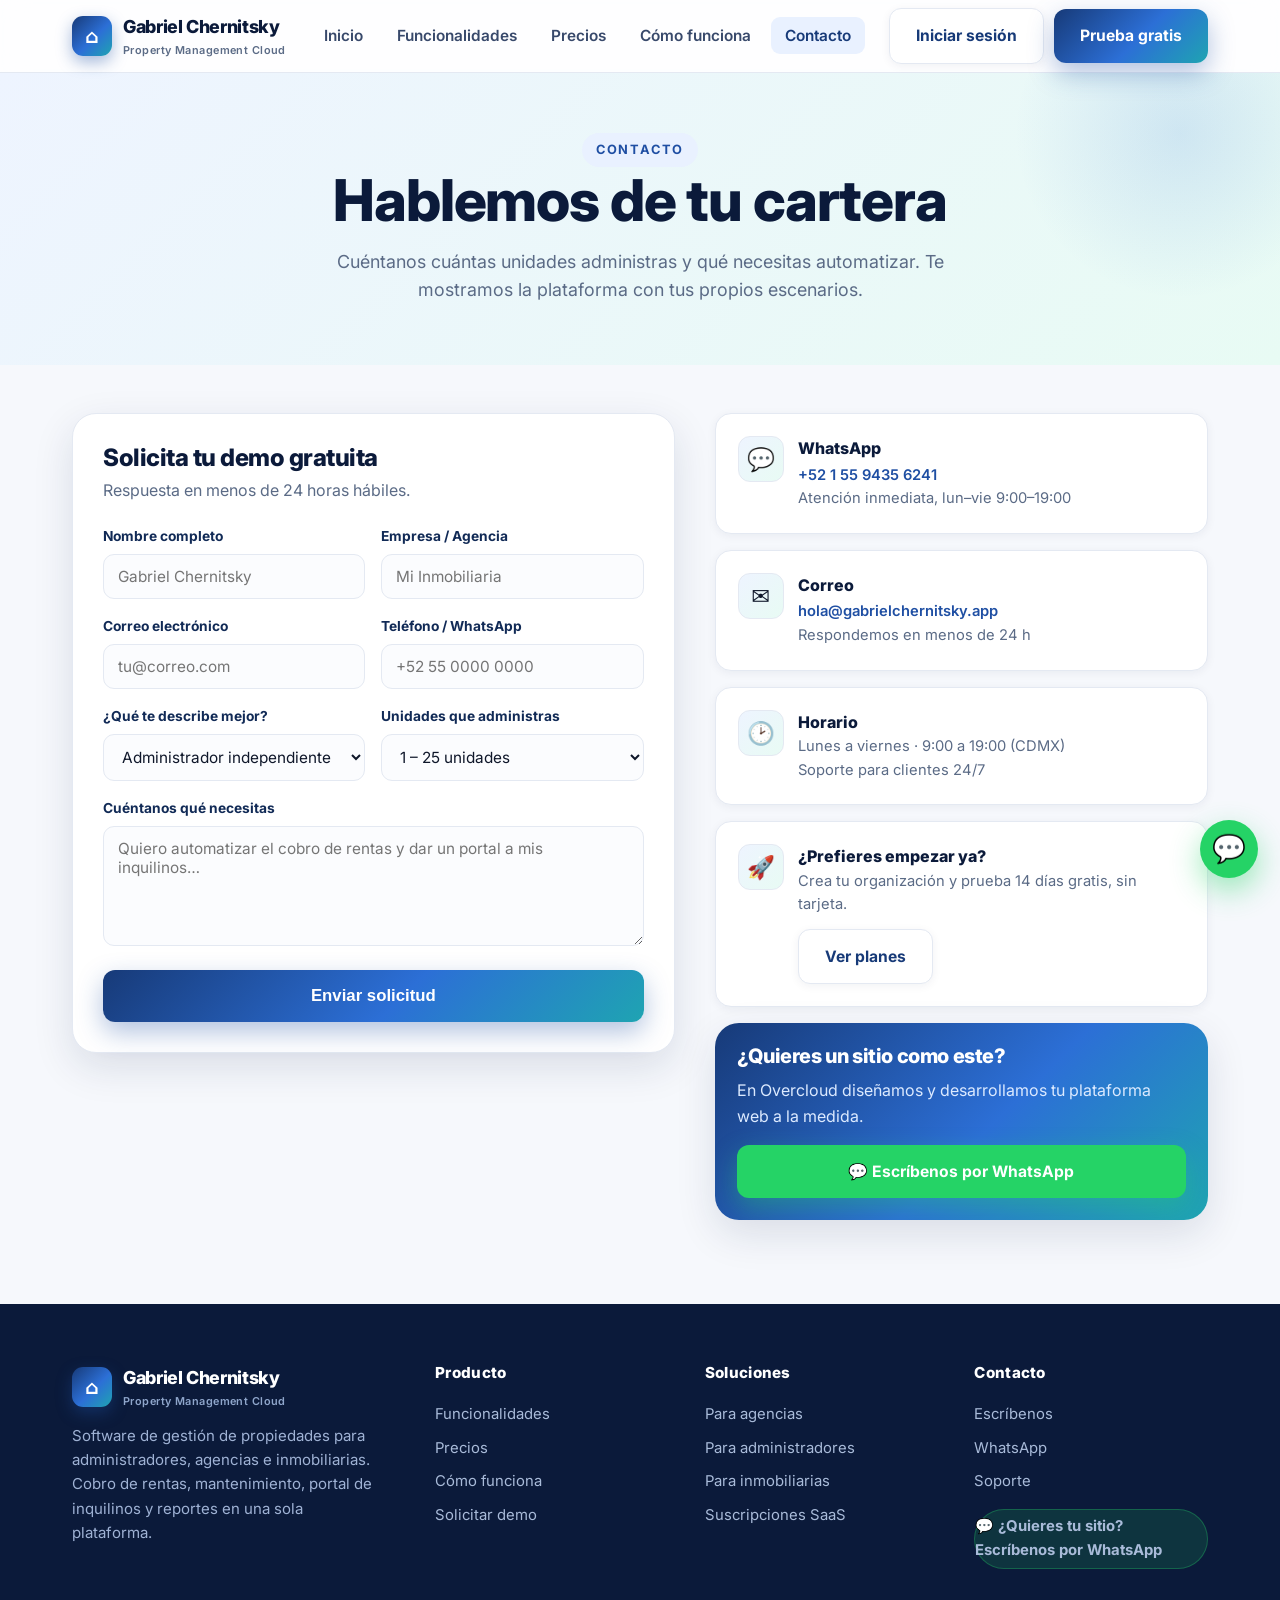
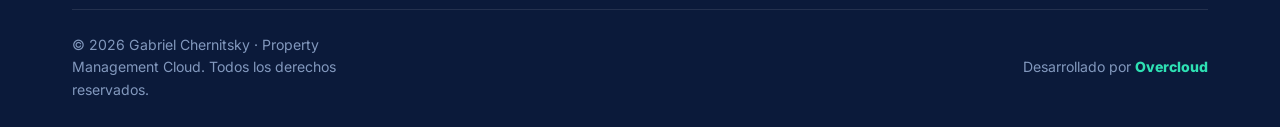
==== contacto.html @ b61ee00a "build" ====
<!DOCTYPE html>
<html lang="es">
<head>
<meta charset="UTF-8">
<meta name="viewport" content="width=device-width, initial-scale=1.0">
<title>Contacto y demo — Gabriel Chernitsky | Gestión de propiedades</title>
<meta name="description" content="Agenda una demo o solicita tu prueba gratuita. Escríbenos y un especialista te contactará en menos de 24 horas.">
<link rel="preconnect" href="https://fonts.googleapis.com">
<link rel="preconnect" href="https://fonts.gstatic.com" crossorigin>
<link href="https://fonts.googleapis.com/css2?family=Inter:wght@400;500;600;700;800&display=swap" rel="stylesheet">
<link rel="stylesheet" href="styles.css">
<link rel="icon" href="data:image/svg+xml,%3Csvg xmlns='http://www.w3.org/2000/svg' viewBox='0 0 64 64'%3E%3Crect width='64' height='64' rx='14' fill='%232c6fd6'/%3E%3Ctext x='50%25' y='54%25' font-size='38' text-anchor='middle' dominant-baseline='middle' font-family='Arial' fill='white'%3E%E2%8C%82%3C/text%3E%3C/svg%3E">
</head>
<body>

<header class="header">
  <div class="container">
    <nav class="nav">
      <a class="brand" href="index.html"><span class="brand-mark">⌂</span><span>Gabriel Chernitsky<small>Property Management Cloud</small></span></a>
      <ul class="nav-links">
        <li><a href="index.html">Inicio</a></li>
        <li><a href="funcionalidades.html">Funcionalidades</a></li>
        <li><a href="precios.html">Precios</a></li>
        <li><a href="index.html#como-funciona">Cómo funciona</a></li>
        <li><a href="contacto.html" class="active">Contacto</a></li>
      </ul>
      <div class="nav-cta">
        <a class="btn btn-ghost" href="contacto.html">Iniciar sesión</a>
        <a class="btn btn-primary" href="precios.html">Prueba gratis</a>
      </div>
      <button class="nav-toggle" aria-label="Menú"><span></span><span></span><span></span></button>
    </nav>
  </div>
</header>

<section class="pagehero">
  <div class="container">
    <span class="eyebrow">Contacto</span>
    <h1>Hablemos de tu cartera</h1>
    <p>Cuéntanos cuántas unidades administras y qué necesitas automatizar. Te mostramos la plataforma con tus propios escenarios.</p>
  </div>
</section>

<section class="section" style="padding-top:48px">
  <div class="container">
    <div class="contact-grid">
      <!-- Form -->
      <form class="form reveal" id="contact-form">
        <h2 style="font-size:1.5rem; margin-bottom:6px">Solicita tu demo gratuita</h2>
        <p style="margin-bottom:22px">Respuesta en menos de 24 horas hábiles.</p>
        <div class="form-row">
          <div class="field"><label for="nombre">Nombre completo</label><input id="nombre" name="nombre" type="text" placeholder="Gabriel Chernitsky" required></div>
          <div class="field"><label for="empresa">Empresa / Agencia</label><input id="empresa" name="empresa" type="text" placeholder="Mi Inmobiliaria"></div>
        </div>
        <div class="form-row">
          <div class="field"><label for="email">Correo electrónico</label><input id="email" name="email" type="email" placeholder="tu@correo.com" required></div>
          <div class="field"><label for="tel">Teléfono / WhatsApp</label><input id="tel" name="tel" type="tel" placeholder="+52 55 0000 0000"></div>
        </div>
        <div class="form-row">
          <div class="field"><label for="perfil">¿Qué te describe mejor?</label>
            <select id="perfil" name="perfil">
              <option>Administrador independiente</option>
              <option>Agencia inmobiliaria</option>
              <option>Inmobiliaria / desarrolladora</option>
              <option>Grupo con varias sucursales</option>
            </select>
          </div>
          <div class="field"><label for="unidades">Unidades que administras</label>
            <select id="unidades" name="unidades">
              <option>1 – 25 unidades</option>
              <option>26 – 150 unidades</option>
              <option>151 – 500 unidades</option>
              <option>Más de 500 unidades</option>
            </select>
          </div>
        </div>
        <div class="field"><label for="msg">Cuéntanos qué necesitas</label><textarea id="msg" name="mensaje" placeholder="Quiero automatizar el cobro de rentas y dar un portal a mis inquilinos…"></textarea></div>
        <button class="btn btn-primary btn-lg btn-block" type="submit">Enviar solicitud</button>
        <div class="form-msg" role="status"></div>
      </form>

      <!-- Info -->
      <div class="reveal">
        <div class="info-card"><div class="ic">💬</div><div><div class="t">WhatsApp</div><a class="s" href="https://wa.me/5215594356241" target="_blank" rel="noopener">+52 1 55 9435 6241</a><div class="s">Atención inmediata, lun–vie 9:00–19:00</div></div></div>
        <div class="info-card"><div class="ic">✉️</div><div><div class="t">Correo</div><a class="s" href="mailto:hola@gabrielchernitsky.app">hola@gabrielchernitsky.app</a><div class="s">Respondemos en menos de 24 h</div></div></div>
        <div class="info-card"><div class="ic">🕑</div><div><div class="t">Horario</div><div class="s">Lunes a viernes · 9:00 a 19:00 (CDMX)</div><div class="s">Soporte para clientes 24/7</div></div></div>
        <div class="info-card"><div class="ic">🚀</div><div><div class="t">¿Prefieres empezar ya?</div><div class="s">Crea tu organización y prueba 14 días gratis, sin tarjeta.</div><a class="btn btn-ghost" style="margin-top:12px" href="precios.html">Ver planes</a></div></div>
        <div class="panel panel-grad" style="margin-top:4px">
          <h3 style="margin-bottom:10px">¿Quieres un sitio como este?</h3>
          <p style="color:#dceaff; margin-bottom:16px">En Overcloud diseñamos y desarrollamos tu plataforma web a la medida.</p>
          <a class="btn btn-wa btn-block" href="https://wa.me/5215594356241" target="_blank" rel="noopener">💬 Escríbenos por WhatsApp</a>
        </div>
      </div>
    </div>
  </div>
</section>

<footer class="footer">
  <div class="container">
    <div class="footer-top">
      <div>
        <a class="brand" href="index.html"><span class="brand-mark">⌂</span><span>Gabriel Chernitsky<small>Property Management Cloud</small></span></a>
        <p>Software de gestión de propiedades para administradores, agencias e inmobiliarias. Cobro de rentas, mantenimiento, portal de inquilinos y reportes en una sola plataforma.</p>
      </div>
      <div class="footer-col"><h4>Producto</h4><a href="funcionalidades.html">Funcionalidades</a><a href="precios.html">Precios</a><a href="index.html#como-funciona">Cómo funciona</a><a href="contacto.html">Solicitar demo</a></div>
      <div class="footer-col"><h4>Soluciones</h4><a href="funcionalidades.html">Para agencias</a><a href="funcionalidades.html">Para administradores</a><a href="funcionalidades.html">Para inmobiliarias</a><a href="precios.html">Suscripciones SaaS</a></div>
      <div class="footer-col"><h4>Contacto</h4><a href="contacto.html">Escríbenos</a><a href="https://wa.me/5215594356241" target="_blank" rel="noopener">WhatsApp</a><a href="contacto.html">Soporte</a><a class="footer-wa" href="https://wa.me/5215594356241" target="_blank" rel="noopener" style="margin-top:10px">💬 ¿Quieres tu sitio? Escríbenos por WhatsApp</a></div>
    </div>
    <div class="footer-bottom">
      <p>© <span data-year-now>2026</span> Gabriel Chernitsky · Property Management Cloud. Todos los derechos reservados.</p>
      <p>Desarrollado por <a class="oc" href="https://wa.me/5215594356241" target="_blank" rel="noopener">Overcloud</a></p>
    </div>
  </div>
</footer>

<a class="wa-float" href="https://wa.me/5215594356241" target="_blank" rel="noopener" aria-label="WhatsApp">💬</a>
<script src="main.js"></script>
</body>
</html>
---- styles.css ----
/* ===========================================================
   Gabriel Chernitsky — SaaS de Gestión de Propiedades
   Diseño por Overcloud
   =========================================================== */

:root {
  --brand-900: #0b1a3a;
  --brand-800: #112a56;
  --brand-700: #173a78;
  --brand-600: #1f4fa3;
  --brand-500: #2c6fd6;
  --brand-400: #4f93f0;
  --accent-500: #16c79a;
  --accent-400: #2ee0b3;
  --accent-600: #0fa07c;
  --gold: #f6c453;
  --ink: #0f172a;
  --muted: #5b6b86;
  --line: #e4e9f2;
  --bg: #f6f8fc;
  --white: #ffffff;
  --danger: #e2574c;
  --shadow-sm: 0 2px 10px rgba(15, 30, 70, .06);
  --shadow: 0 14px 40px rgba(15, 30, 70, .12);
  --shadow-lg: 0 30px 70px rgba(15, 30, 70, .20);
  --radius: 16px;
  --radius-lg: 24px;
  --grad-brand: linear-gradient(135deg, #173a78 0%, #2c6fd6 55%, #16c79a 130%);
  --grad-soft: linear-gradient(135deg, #eef4ff 0%, #e8fbf4 100%);
  --maxw: 1180px;
  --font: 'Inter', system-ui, -apple-system, 'Segoe UI', Roboto, Helvetica, Arial, sans-serif;
}

* { box-sizing: border-box; margin: 0; padding: 0; }
html { scroll-behavior: smooth; -webkit-text-size-adjust: 100%; }
body {
  font-family: var(--font);
  color: var(--ink);
  background: var(--bg);
  line-height: 1.6;
  overflow-x: hidden;
}
a { color: inherit; text-decoration: none; }
img { max-width: 100%; display: block; }
ul { list-style: none; }

.container { width: 100%; max-width: var(--maxw); margin: 0 auto; padding: 0 22px; }
.section { padding: 84px 0; }
.section--tight { padding: 56px 0; }

/* ---------- Typography ---------- */
h1, h2, h3, h4 { line-height: 1.15; letter-spacing: -.02em; font-weight: 800; color: var(--brand-900); }
h1 { font-size: clamp(2.1rem, 5vw, 3.6rem); }
h2 { font-size: clamp(1.7rem, 3.6vw, 2.6rem); }
h3 { font-size: 1.25rem; }
p { color: var(--muted); }
.lead { font-size: 1.18rem; color: #43547a; }

.eyebrow {
  display: inline-flex; align-items: center; gap: 8px;
  font-size: .8rem; font-weight: 700; letter-spacing: .14em; text-transform: uppercase;
  color: var(--brand-600); background: #e9f1ff; padding: 7px 14px; border-radius: 999px;
}
.eyebrow--light { color: #cfe1ff; background: rgba(255,255,255,.12); }

.section-head { max-width: 720px; margin: 0 auto 52px; text-align: center; }
.section-head p { margin-top: 14px; font-size: 1.08rem; }

/* ---------- Buttons ---------- */
.btn {
  display: inline-flex; align-items: center; justify-content: center; gap: 9px;
  font-weight: 700; font-size: .98rem; padding: 14px 26px; border-radius: 12px;
  cursor: pointer; border: 0; transition: transform .18s ease, box-shadow .18s ease, background .18s; white-space: nowrap;
}
.btn:active { transform: translateY(1px); }
.btn-primary { background: var(--grad-brand); color: #fff; box-shadow: 0 10px 26px rgba(31,79,163,.35); }
.btn-primary:hover { transform: translateY(-2px); box-shadow: 0 16px 34px rgba(31,79,163,.42); }
.btn-ghost { background: #fff; color: var(--brand-700); border: 1.5px solid var(--line); box-shadow: var(--shadow-sm); }
.btn-ghost:hover { border-color: var(--brand-400); color: var(--brand-600); transform: translateY(-2px); }
.btn-light { background: #fff; color: var(--brand-700); }
.btn-light:hover { transform: translateY(-2px); box-shadow: var(--shadow); }
.btn-wa { background: #25d366; color: #fff; box-shadow: 0 10px 26px rgba(37,211,102,.35); }
.btn-wa:hover { transform: translateY(-2px); box-shadow: 0 16px 32px rgba(37,211,102,.45); }
.btn-lg { padding: 16px 32px; font-size: 1.05rem; }
.btn-block { width: 100%; }

/* ---------- Header ---------- */
.header {
  position: sticky; top: 0; z-index: 100;
  background: rgba(255,255,255,.82); backdrop-filter: blur(14px);
  border-bottom: 1px solid var(--line);
}
.nav { display: flex; align-items: center; justify-content: space-between; height: 72px; gap: 20px; }
.brand { display: flex; align-items: center; gap: 11px; font-weight: 800; color: var(--brand-900); font-size: 1.12rem; letter-spacing: -.02em; }
.brand-mark {
  width: 40px; height: 40px; border-radius: 11px; background: var(--grad-brand);
  display: grid; place-items: center; color: #fff; font-size: 1.2rem; box-shadow: 0 6px 16px rgba(31,79,163,.4);
}
.brand small { display: block; font-size: .68rem; font-weight: 600; color: var(--muted); letter-spacing: .04em; }
.nav-links { display: flex; align-items: center; gap: 6px; }
.nav-links a { padding: 9px 14px; border-radius: 9px; font-weight: 600; color: #38496b; font-size: .96rem; transition: background .15s, color .15s; }
.nav-links a:hover { background: #eef3fb; color: var(--brand-700); }
.nav-links a.active { color: var(--brand-700); background: #e9f1ff; }
.nav-cta { display: flex; align-items: center; gap: 10px; }
.nav-toggle { display: none; background: none; border: 0; cursor: pointer; flex-direction: column; gap: 5px; padding: 8px; }
.nav-toggle span { width: 24px; height: 2.5px; background: var(--brand-800); border-radius: 2px; transition: .25s; }

/* ---------- Hero ---------- */
.hero { position: relative; background: var(--grad-soft); overflow: hidden; padding: 70px 0 90px; }
.hero::before {
  content: ""; position: absolute; top: -160px; right: -120px; width: 520px; height: 520px;
  background: radial-gradient(circle at center, rgba(44,111,214,.18), transparent 65%); border-radius: 50%;
}
.hero::after {
  content: ""; position: absolute; bottom: -180px; left: -120px; width: 480px; height: 480px;
  background: radial-gradient(circle at center, rgba(22,199,154,.16), transparent 65%); border-radius: 50%;
}
.hero .container { position: relative; z-index: 2; display: grid; grid-template-columns: 1.05fr .95fr; gap: 56px; align-items: center; }
.hero h1 { margin: 18px 0 16px; }
.hero h1 .grad { background: var(--grad-brand); -webkit-background-clip: text; background-clip: text; -webkit-text-fill-color: transparent; }
.hero .lead { max-width: 540px; }
.hero-actions { display: flex; flex-wrap: wrap; gap: 14px; margin: 30px 0 22px; }
.hero-trust { display: flex; flex-wrap: wrap; gap: 20px; color: var(--muted); font-size: .9rem; font-weight: 600; }
.hero-trust span { display: inline-flex; align-items: center; gap: 7px; }

/* Hero visual — dashboard mock */
.hero-visual { position: relative; }
.mock {
  background: #fff; border-radius: var(--radius-lg); box-shadow: var(--shadow-lg);
  border: 1px solid var(--line); overflow: hidden;
}
.mock-bar { display: flex; align-items: center; gap: 7px; padding: 13px 16px; background: #f3f6fc; border-bottom: 1px solid var(--line); }
.mock-bar i { width: 11px; height: 11px; border-radius: 50%; display: inline-block; }
.mock-bar i:nth-child(1){ background:#ff5f57;} .mock-bar i:nth-child(2){ background:#febc2e;} .mock-bar i:nth-child(3){ background:#28c840;}
.mock-bar small { margin-left: 10px; color: var(--muted); font-weight: 600; font-size: .76rem; }
.mock-body { padding: 18px; }
.mock-row { display: flex; gap: 12px; margin-bottom: 14px; }
.mini-stat { flex: 1; background: var(--grad-soft); border: 1px solid var(--line); border-radius: 12px; padding: 13px; }
.mini-stat .k { font-size: .72rem; color: var(--muted); font-weight: 700; text-transform: uppercase; letter-spacing: .05em; }
.mini-stat .v { font-size: 1.4rem; font-weight: 800; color: var(--brand-800); }
.mini-stat .v.up { color: var(--accent-600); }
.mock-list { background: #fff; border: 1px solid var(--line); border-radius: 12px; padding: 6px 0; }
.mock-li { display: flex; align-items: center; gap: 12px; padding: 11px 15px; border-bottom: 1px solid #f0f3f9; font-size: .86rem; }
.mock-li:last-child { border-bottom: 0; }
.mock-li .av { width: 32px; height: 32px; border-radius: 9px; background: var(--grad-brand); display: grid; place-items: center; color: #fff; font-weight: 700; font-size: .8rem; }
.mock-li .nm { font-weight: 700; color: var(--ink); }
.mock-li .sub { color: var(--muted); font-size: .76rem; }
.mock-li .pill { margin-left: auto; font-size: .72rem; font-weight: 700; padding: 4px 10px; border-radius: 999px; }
.pill-ok { background: #e3f9f1; color: var(--accent-600); }
.pill-warn { background: #fff2db; color: #b9821c; }
.pill-due { background: #fde8e6; color: var(--danger); }
.float-card {
  position: absolute; bottom: -26px; left: -28px; background: #fff; border-radius: 14px; padding: 14px 18px;
  box-shadow: var(--shadow); display: flex; align-items: center; gap: 12px; border: 1px solid var(--line);
}
.float-card .ic { font-size: 1.5rem; }
.float-card .t { font-weight: 800; color: var(--brand-800); font-size: 1.05rem; }
.float-card .s { font-size: .76rem; color: var(--muted); }

/* ---------- Logos / trust strip ---------- */
.strip { background: #fff; border-top: 1px solid var(--line); border-bottom: 1px solid var(--line); }
.strip .container { display: flex; align-items: center; justify-content: space-between; gap: 24px; flex-wrap: wrap; padding-top: 26px; padding-bottom: 26px; }
.strip small { font-weight: 700; color: var(--muted); letter-spacing: .04em; text-transform: uppercase; font-size: .74rem; }
.strip-logos { display: flex; gap: 30px; flex-wrap: wrap; align-items: center; }
.strip-logos span { font-weight: 800; color: #93a1bd; font-size: 1.05rem; letter-spacing: -.01em; display: inline-flex; align-items: center; gap: 7px; }

/* ---------- Stats band ---------- */
.stats { background: var(--grad-brand); color: #fff; }
.stats .grid { display: grid; grid-template-columns: repeat(4, 1fr); gap: 24px; text-align: center; }
.stat .num { font-size: clamp(2rem, 4vw, 2.8rem); font-weight: 800; color: #fff; }
.stat .lbl { color: #cfe1ff; font-weight: 600; font-size: .95rem; }

/* ---------- Feature grid ---------- */
.grid-3 { display: grid; grid-template-columns: repeat(3, 1fr); gap: 22px; }
.grid-2 { display: grid; grid-template-columns: repeat(2, 1fr); gap: 22px; }
.grid-4 { display: grid; grid-template-columns: repeat(4, 1fr); gap: 20px; }
.card {
  background: #fff; border: 1px solid var(--line); border-radius: var(--radius); padding: 26px;
  box-shadow: var(--shadow-sm); transition: transform .2s, box-shadow .2s, border-color .2s;
}
.card:hover { transform: translateY(-5px); box-shadow: var(--shadow); border-color: #cfe0ff; }
.card .ico {
  width: 54px; height: 54px; border-radius: 14px; display: grid; place-items: center; font-size: 1.6rem;
  background: var(--grad-soft); margin-bottom: 16px; border: 1px solid var(--line);
}
.card h3 { margin-bottom: 8px; }
.card p { font-size: .96rem; }

/* feature with check list */
.feat-list { margin-top: 14px; display: flex; flex-direction: column; gap: 9px; }
.feat-list li { display: flex; gap: 10px; align-items: flex-start; color: #3c4d6e; font-size: .95rem; font-weight: 500; }
.feat-list li::before { content: "✓"; color: var(--accent-600); font-weight: 800; flex: none; }

/* ---------- Split sections ---------- */
.split { display: grid; grid-template-columns: 1fr 1fr; gap: 56px; align-items: center; }
.split--rev .split-media { order: 2; }
.split h2 { margin-bottom: 16px; }
.split .lead { margin-bottom: 20px; }
.panel {
  background: #fff; border: 1px solid var(--line); border-radius: var(--radius-lg);
  box-shadow: var(--shadow); padding: 22px; position: relative; overflow: hidden;
}
.panel-grad { background: var(--grad-brand); color: #fff; border: 0; }
.panel-grad h3, .panel-grad .big { color: #fff; }

/* progress bars */
.bar { margin-bottom: 14px; }
.bar .top { display: flex; justify-content: space-between; font-size: .86rem; font-weight: 700; color: #3c4d6e; margin-bottom: 6px; }
.bar .track { height: 9px; background: #eaf0fa; border-radius: 999px; overflow: hidden; }
.bar .fill { height: 100%; border-radius: 999px; background: var(--grad-brand); }
.panel-grad .bar .track { background: rgba(255,255,255,.18); }
.panel-grad .bar .fill { background: linear-gradient(90deg,#2ee0b3,#9be8ff); }
.panel-grad .bar .top { color: #dfeaff; }

/* mini calendar */
.cal { display: grid; grid-template-columns: repeat(7, 1fr); gap: 6px; }
.cal .dow { font-size: .68rem; text-transform: uppercase; color: var(--muted); font-weight: 700; text-align: center; }
.cal .d { aspect-ratio: 1; display: grid; place-items: center; border-radius: 9px; font-size: .82rem; font-weight: 600; color: #45567a; background: #f4f7fc; }
.cal .d.has { background: #e9f1ff; color: var(--brand-700); font-weight: 800; position: relative; }
.cal .d.has::after { content:""; position:absolute; bottom:5px; width:5px; height:5px; border-radius:50%; background:var(--brand-500); }
.cal .d.pay.has::after { background: var(--accent-500); }
.cal .d.due.has::after { background: var(--danger); }
.cal .d.muted { color: #b7c1d6; background: transparent; }

/* ---------- How it works ---------- */
.steps { display: grid; grid-template-columns: repeat(4,1fr); gap: 22px; counter-reset: step; }
.step { background:#fff; border:1px solid var(--line); border-radius: var(--radius); padding: 26px; position: relative; box-shadow: var(--shadow-sm); }
.step .n { width: 40px; height: 40px; border-radius: 11px; background: var(--grad-brand); color:#fff; font-weight:800; display:grid; place-items:center; margin-bottom: 14px; }
.step h3 { margin-bottom: 7px; font-size: 1.1rem; }
.step p { font-size: .92rem; }

/* ---------- Pricing ---------- */
.toggle-wrap { display:flex; align-items:center; justify-content:center; gap:14px; margin-bottom: 36px; }
.toggle-wrap span { font-weight:700; color: var(--muted); font-size: .95rem; }
.toggle-wrap span.on { color: var(--brand-700); }
.switch { position: relative; width: 56px; height: 30px; background: var(--brand-500); border-radius: 999px; cursor: pointer; border:0; transition: background .2s; }
.switch::after { content:""; position:absolute; top:3px; left:3px; width:24px; height:24px; background:#fff; border-radius:50%; transition: transform .22s; box-shadow: 0 2px 6px rgba(0,0,0,.2); }
.switch.year::after { transform: translateX(26px); }
.save-tag { background:#e3f9f1; color: var(--accent-600); font-weight:800; font-size:.74rem; padding:4px 10px; border-radius:999px; }

.plans { display:grid; grid-template-columns: repeat(3,1fr); gap: 24px; align-items: stretch; }
.plan { background:#fff; border:1.5px solid var(--line); border-radius: var(--radius-lg); padding: 30px; display:flex; flex-direction:column; box-shadow: var(--shadow-sm); transition: transform .2s, box-shadow .2s; }
.plan:hover { transform: translateY(-5px); box-shadow: var(--shadow); }
.plan.feat { border-color: var(--brand-500); box-shadow: var(--shadow); position: relative; }
.plan.feat::before { content:"Más popular"; position:absolute; top:-13px; left:50%; transform:translateX(-50%); background: var(--grad-brand); color:#fff; font-weight:800; font-size:.74rem; padding:6px 16px; border-radius:999px; box-shadow: var(--shadow-sm); }
.plan h3 { font-size: 1.3rem; }
.plan .desc { font-size: .92rem; margin: 6px 0 18px; min-height: 42px; }
.plan .price { display:flex; align-items:flex-end; gap:6px; margin-bottom: 4px; }
.plan .price .amt { font-size: 2.6rem; font-weight: 800; color: var(--brand-900); letter-spacing:-.03em; }
.plan .price .per { color: var(--muted); font-weight:600; margin-bottom: 9px; }
.plan .note { font-size:.8rem; color: var(--muted); margin-bottom: 22px; }
.plan .feat-list { flex: 1; margin-bottom: 24px; }
.plan .btn { width:100%; }

/* ---------- Testimonials ---------- */
.quote { background:#fff; border:1px solid var(--line); border-radius: var(--radius); padding: 28px; box-shadow: var(--shadow-sm); }
.quote .stars { color: var(--gold); margin-bottom: 12px; letter-spacing:2px; }
.quote p { color: #2f3f5e; font-size: 1.02rem; font-style: italic; }
.quote .who { display:flex; align-items:center; gap:12px; margin-top: 18px; }
.quote .who .av { width:44px; height:44px; border-radius:12px; background: var(--grad-brand); color:#fff; font-weight:800; display:grid; place-items:center; }
.quote .who .nm { font-weight:800; color: var(--ink); font-size:.95rem; }
.quote .who .rl { color: var(--muted); font-size:.82rem; }

/* ---------- FAQ ---------- */
.faq { max-width: 820px; margin: 0 auto; display:flex; flex-direction:column; gap:12px; }
.faq-item { background:#fff; border:1px solid var(--line); border-radius: 14px; overflow:hidden; box-shadow: var(--shadow-sm); }
.faq-q { width:100%; text-align:left; background:none; border:0; padding: 19px 22px; font-weight:700; color: var(--brand-900); font-size: 1.02rem; cursor:pointer; display:flex; justify-content:space-between; align-items:center; gap:14px; font-family: var(--font); }
.faq-q .x { font-size: 1.5rem; color: var(--brand-500); transition: transform .2s; flex:none; line-height: 1; }
.faq-item.open .faq-q .x { transform: rotate(45deg); }
.faq-a { max-height:0; overflow:hidden; transition: max-height .3s ease; }
.faq-a p { padding: 0 22px 20px; font-size: .96rem; }

/* ---------- CTA band ---------- */
.cta-band { background: var(--grad-brand); border-radius: var(--radius-lg); padding: 56px; text-align:center; color:#fff; position:relative; overflow:hidden; box-shadow: var(--shadow); }
.cta-band::before { content:""; position:absolute; inset:0; background: radial-gradient(circle at 20% 20%, rgba(255,255,255,.15), transparent 50%); }
.cta-band h2 { color:#fff; position:relative; }
.cta-band p { color:#dceaff; position:relative; max-width: 560px; margin: 14px auto 28px; font-size:1.1rem; }
.cta-band .acts { display:flex; gap:14px; justify-content:center; flex-wrap:wrap; position:relative; }

/* ---------- Page hero (interior) ---------- */
.pagehero { background: var(--grad-soft); padding: 60px 0; text-align:center; position:relative; overflow:hidden; }
.pagehero::before { content:""; position:absolute; top:-120px; right:-80px; width:360px; height:360px; background: radial-gradient(circle, rgba(44,111,214,.14), transparent 65%); border-radius:50%; }
.pagehero .container { position:relative; z-index:2; }
.pagehero p { max-width: 640px; margin: 14px auto 0; font-size: 1.12rem; }

/* ---------- Contact ---------- */
.contact-grid { display:grid; grid-template-columns: 1.1fr .9fr; gap: 40px; align-items:start; }
.form { background:#fff; border:1px solid var(--line); border-radius: var(--radius-lg); padding: 30px; box-shadow: var(--shadow); }
.field { margin-bottom: 16px; }
.field label { display:block; font-weight:700; font-size:.86rem; color: var(--brand-800); margin-bottom: 7px; }
.field input, .field select, .field textarea {
  width:100%; padding: 12px 14px; border:1.5px solid var(--line); border-radius: 11px; font-family: var(--font); font-size: .96rem; color: var(--ink); background:#fbfcfe; transition: border-color .15s, box-shadow .15s;
}
.field input:focus, .field select:focus, .field textarea:focus { outline:none; border-color: var(--brand-400); box-shadow: 0 0 0 4px rgba(79,147,240,.14); }
.field textarea { resize: vertical; min-height: 120px; }
.form-row { display:grid; grid-template-columns:1fr 1fr; gap:16px; }
.form-msg { margin-top: 14px; padding: 13px 16px; border-radius: 11px; font-weight:700; font-size:.92rem; display:none; }
.form-msg.ok { display:block; background:#e3f9f1; color: var(--accent-600); }
.info-card { background:#fff; border:1px solid var(--line); border-radius: var(--radius); padding: 22px; margin-bottom: 16px; box-shadow: var(--shadow-sm); display:flex; gap:14px; align-items:flex-start; }
.info-card .ic { width:46px; height:46px; border-radius:12px; background: var(--grad-soft); display:grid; place-items:center; font-size:1.4rem; flex:none; border:1px solid var(--line); }
.info-card .t { font-weight:800; color: var(--brand-900); }
.info-card .s { color: var(--muted); font-size:.92rem; }
.info-card a.s { color: var(--brand-600); font-weight:600; }

/* ---------- Footer ---------- */
.footer { background: var(--brand-900); color: #c4d2ea; padding: 60px 0 26px; }
.footer-top { display:grid; grid-template-columns: 1.4fr 1fr 1fr 1fr; gap: 36px; padding-bottom: 40px; border-bottom: 1px solid rgba(255,255,255,.1); }
.footer .brand { color:#fff; margin-bottom: 14px; }
.footer .brand small { color:#8fa6cb; }
.footer p { color:#9fb2d4; font-size:.94rem; max-width: 300px; }
.footer h4 { color:#fff; font-size:.95rem; margin-bottom: 16px; letter-spacing: .02em; }
.footer-col a { display:block; color:#a9bbd9; padding: 5px 0; font-size:.93rem; transition: color .15s; }
.footer-col a:hover { color:#fff; }
.footer-bottom { display:flex; justify-content:space-between; align-items:center; gap:16px; flex-wrap:wrap; padding-top: 24px; }
.footer-bottom p { color:#8298bd; font-size:.88rem; }
.oc { font-weight: 800; color: var(--accent-400); }
.oc:hover { color:#fff; text-decoration: underline; }
.footer-wa { display:inline-flex; align-items:center; gap:9px; background: rgba(37,211,102,.14); color:#5bed94; border:1px solid rgba(37,211,102,.3); padding:10px 16px; border-radius: 999px; font-weight:700; font-size:.9rem; transition: background .15s; }
.footer-wa:hover { background: rgba(37,211,102,.24); color:#fff; }

/* ---------- WhatsApp floating ---------- */
.wa-float {
  position: fixed; bottom: 22px; right: 22px; z-index: 200;
  background:#25d366; color:#fff; width: 58px; height:58px; border-radius:50%;
  display:grid; place-items:center; font-size:1.7rem; box-shadow: 0 12px 30px rgba(37,211,102,.45);
  transition: transform .2s;
}
.wa-float:hover { transform: scale(1.08); }

/* ---------- Reveal animation ---------- */
.reveal { opacity:0; transform: translateY(26px); transition: opacity .6s ease, transform .6s ease; }
.reveal.in { opacity:1; transform:none; }

/* ---------- Catalog / demo extras (precios add-ons) ---------- */
.compare { width:100%; border-collapse: collapse; background:#fff; border:1px solid var(--line); border-radius: var(--radius); overflow:hidden; box-shadow: var(--shadow-sm); }
.compare th, .compare td { padding: 15px 18px; text-align:left; border-bottom: 1px solid var(--line); font-size:.94rem; }
.compare thead th { background: var(--grad-soft); color: var(--brand-900); font-weight:800; }
.compare td.c { text-align:center; }
.compare .yes { color: var(--accent-600); font-weight:800; }
.compare .no { color:#c2ccdd; font-weight:800; }
.compare tbody tr:last-child td { border-bottom:0; }
.compare td:first-child { font-weight:600; color:#33425f; }

/* ---------- Responsive ---------- */
@media (max-width: 960px) {
  .hero .container { grid-template-columns: 1fr; gap: 40px; }
  .hero-visual { max-width: 480px; }
  .split { grid-template-columns: 1fr; gap: 34px; }
  .split--rev .split-media { order: 0; }
  .grid-3, .grid-4, .steps, .plans, .stats .grid { grid-template-columns: 1fr 1fr; }
  .footer-top { grid-template-columns: 1fr 1fr; }
  .contact-grid { grid-template-columns: 1fr; }
}
@media (max-width: 720px) {
  .nav-links, .nav-cta .btn-ghost { display: none; }
  .nav-toggle { display: flex; }
  .nav.open .nav-links {
    display:flex; flex-direction:column; position:absolute; top:72px; left:0; right:0;
    background:#fff; border-bottom:1px solid var(--line); padding: 14px 22px; gap: 4px; box-shadow: var(--shadow);
  }
  .nav.open .nav-links a { padding: 12px; }
  .grid-3, .grid-4, .grid-2, .steps, .plans, .stats .grid, .form-row { grid-template-columns: 1fr; }
  .section { padding: 60px 0; }
  .cta-band { padding: 40px 22px; }
  .float-card { left: 10px; bottom: -18px; }
  .footer-top { grid-template-columns: 1fr; gap: 26px; }
}
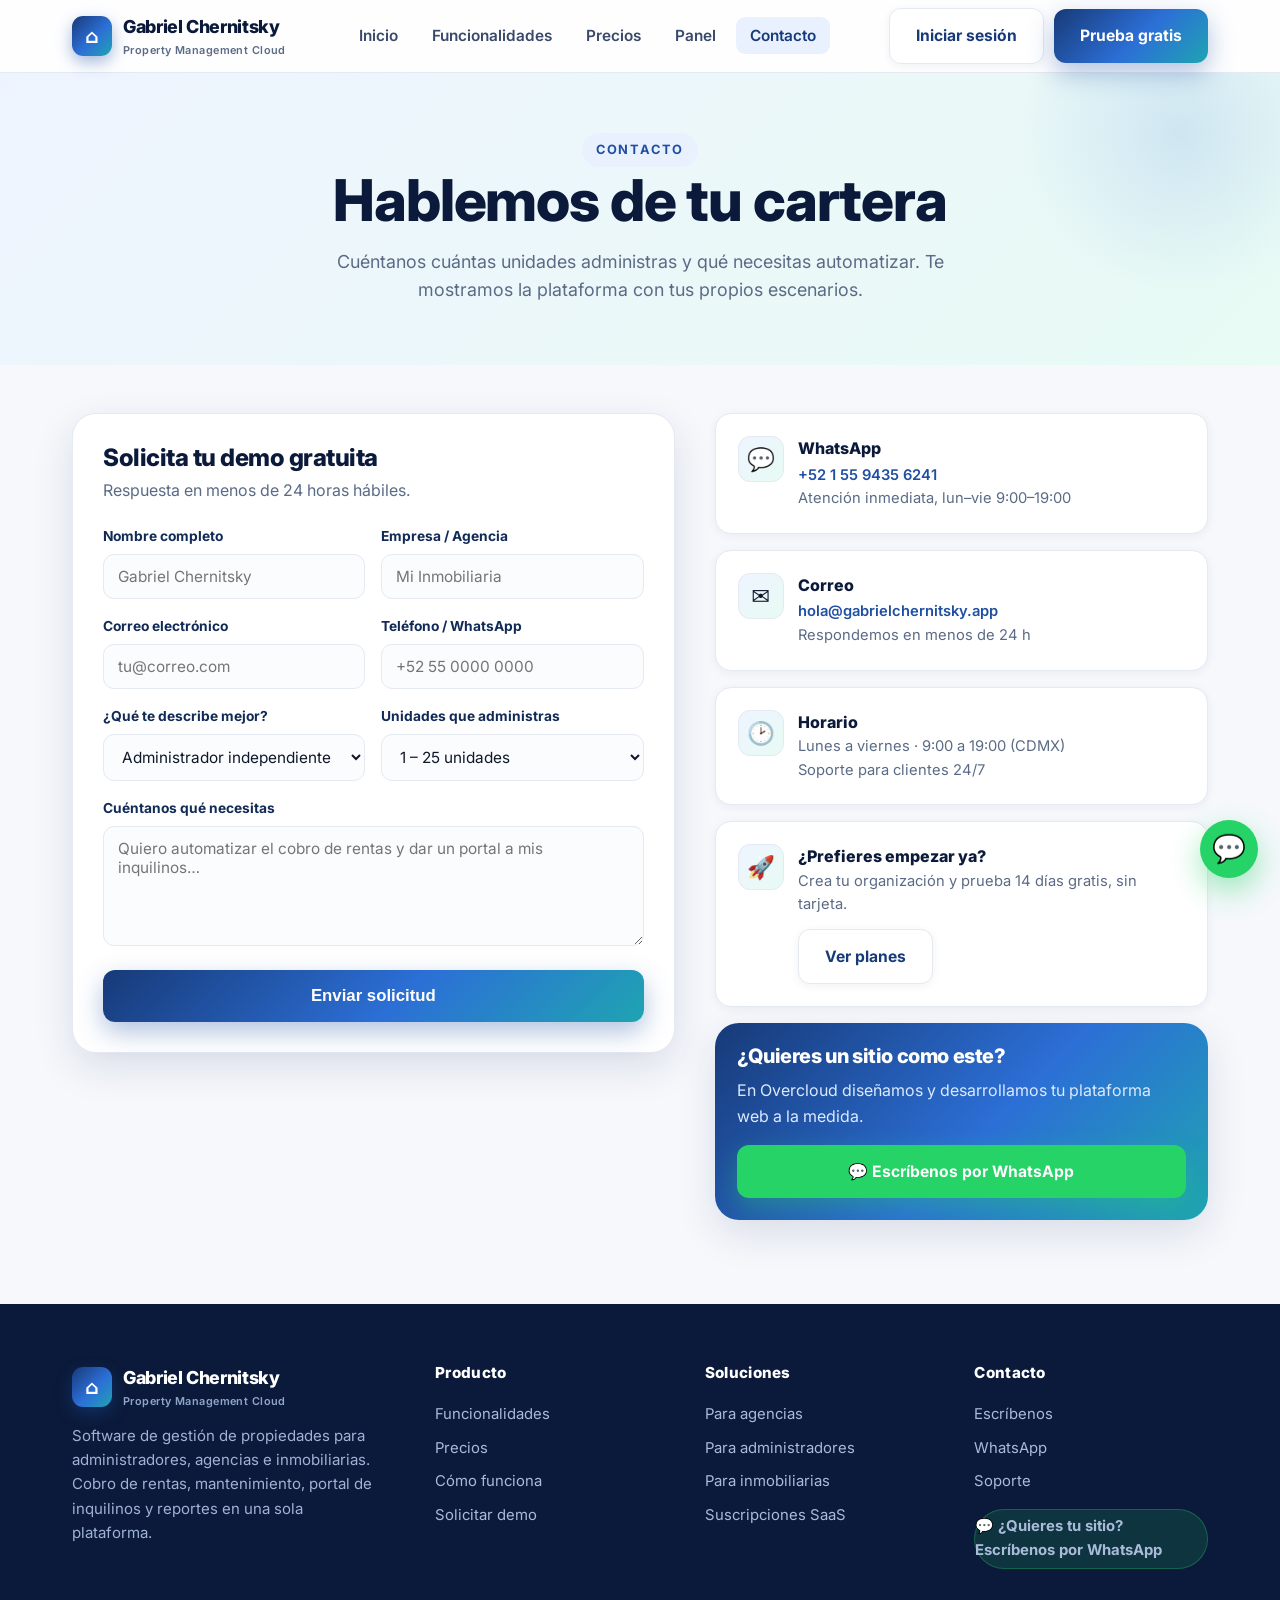
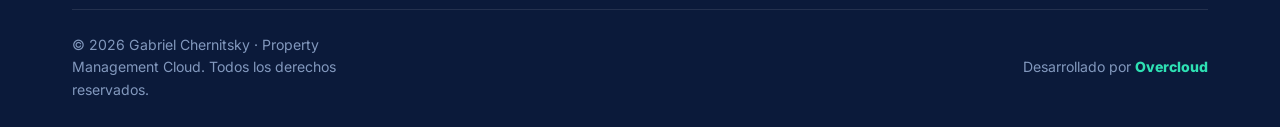
==== commit 270388d4: "build" ====
--- a/contacto.html
+++ b/contacto.html
@@ -21,7 +21,7 @@
         <li><a href="index.html">Inicio</a></li>
         <li><a href="funcionalidades.html">Funcionalidades</a></li>
         <li><a href="precios.html">Precios</a></li>
-        <li><a href="index.html#como-funciona">Cómo funciona</a></li>
+        <li><a href="app.html">Panel</a></li>
         <li><a href="contacto.html" class="active">Contacto</a></li>
       </ul>
       <div class="nav-cta">
